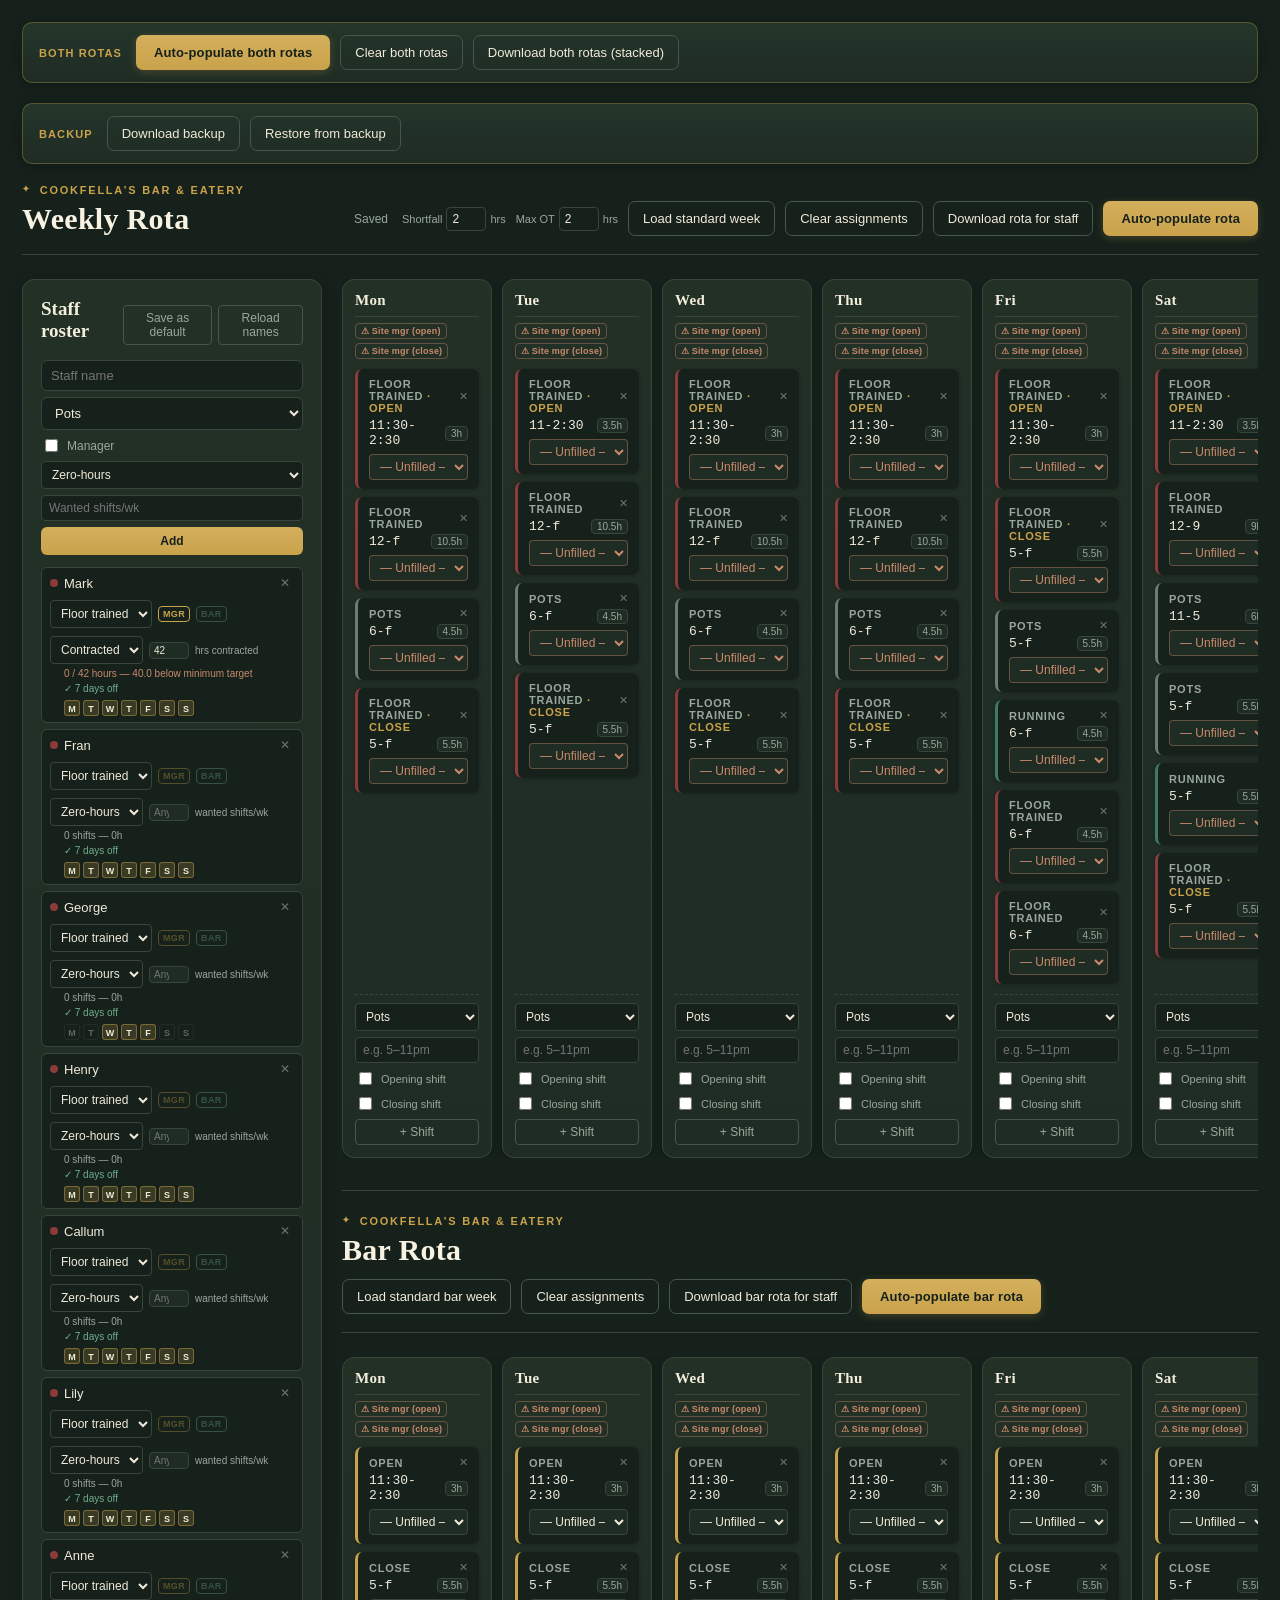
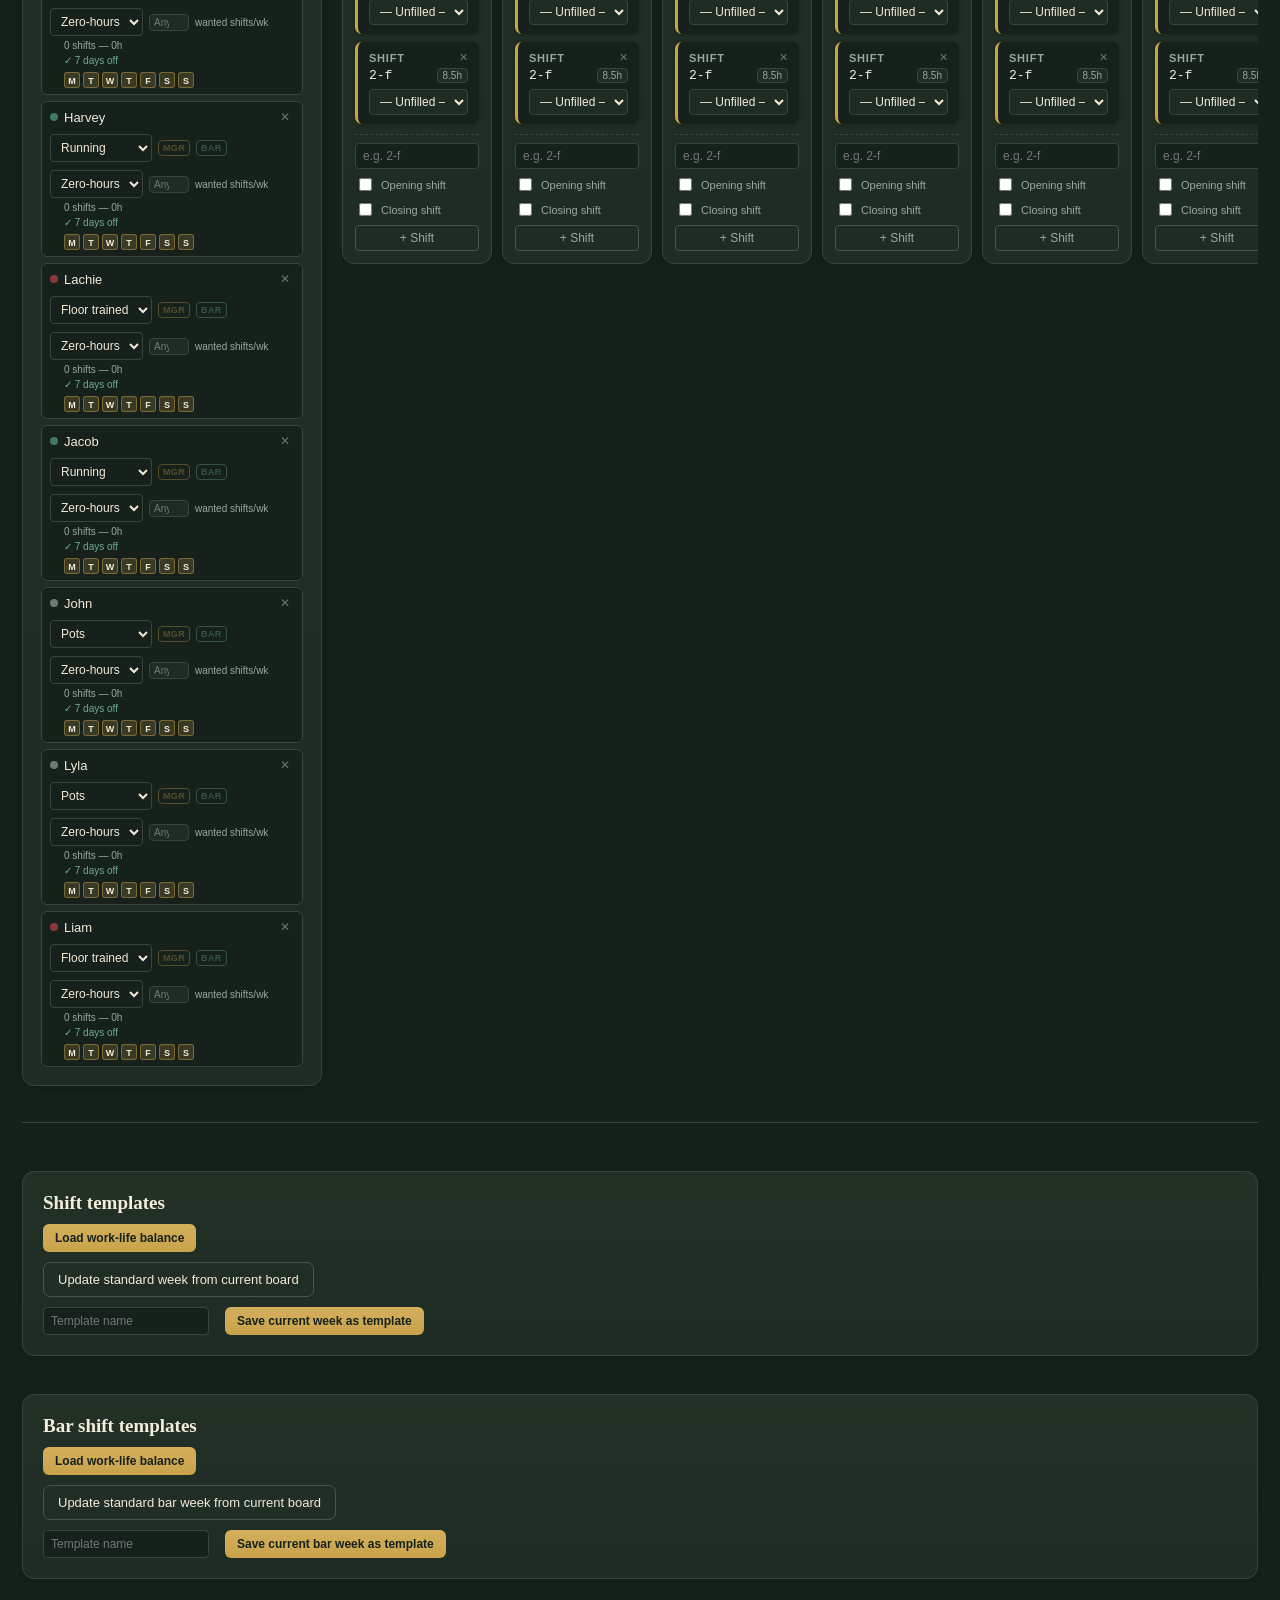
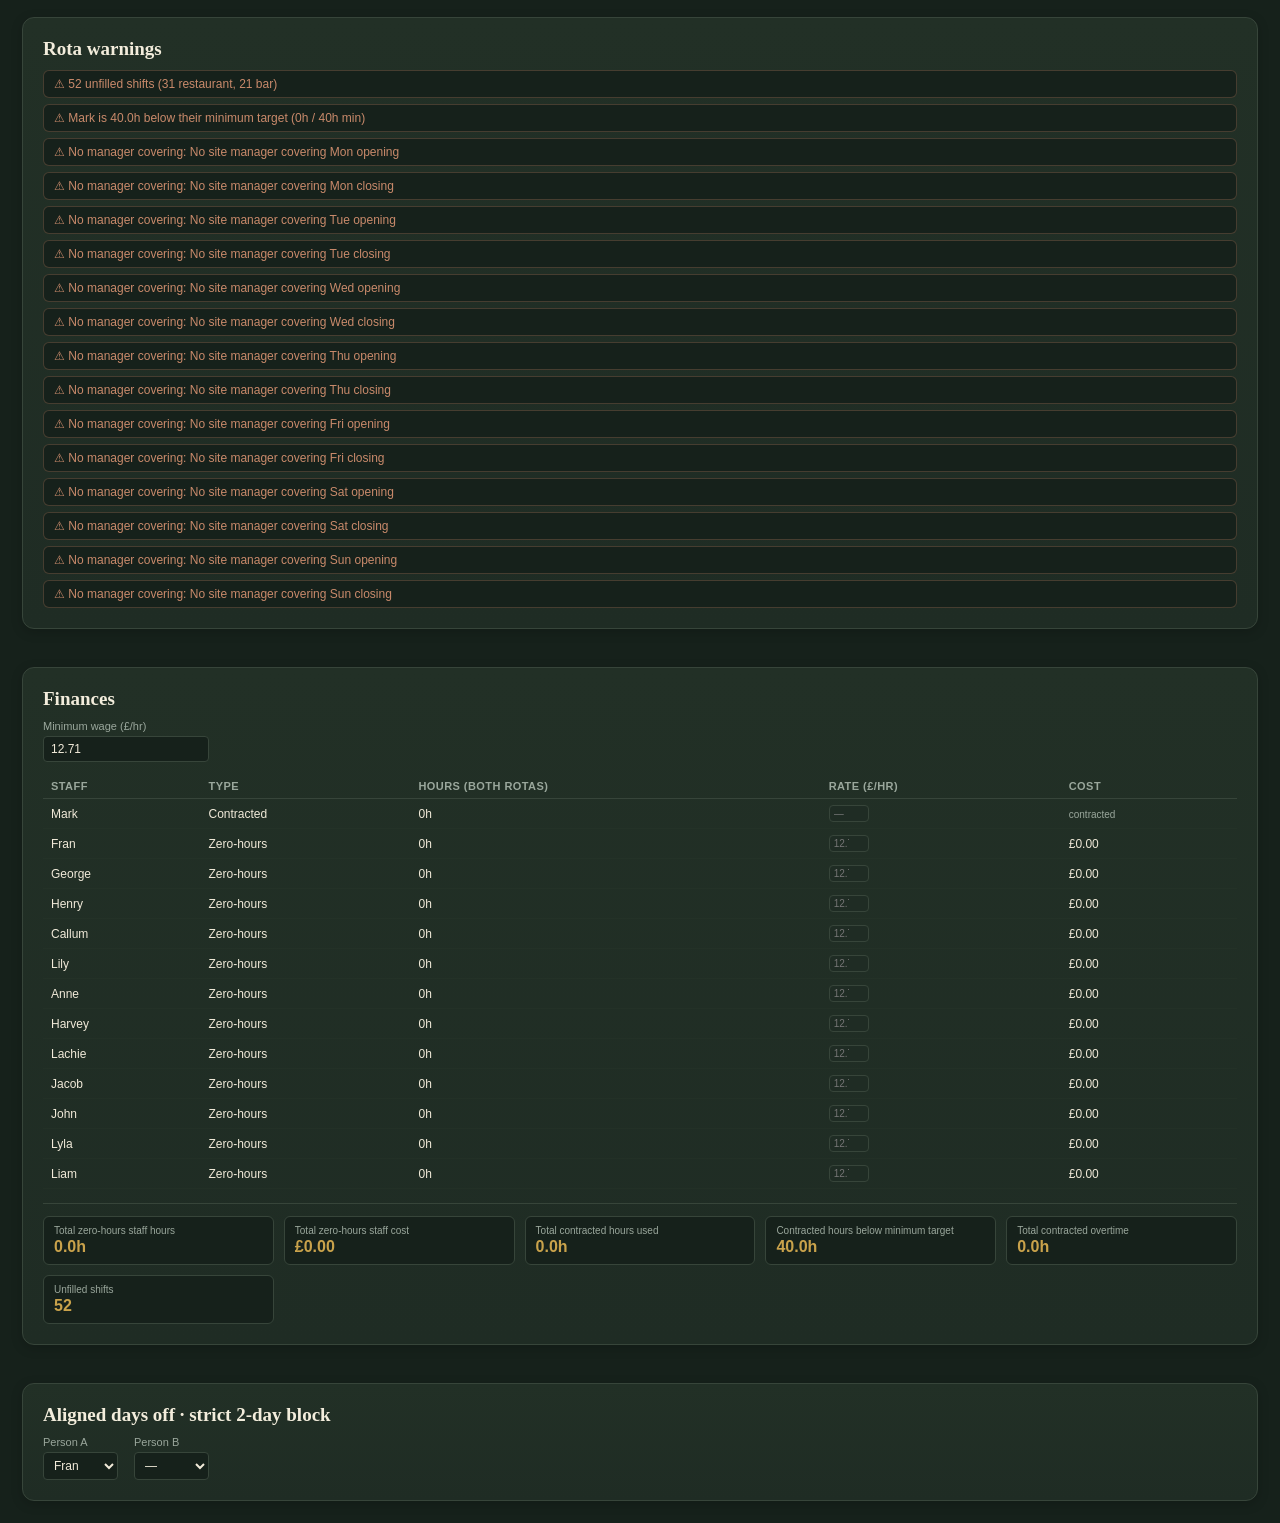
==== index.html @ e732ad17 "Deploy Saturday Bar hard coverage guard" ====
<!DOCTYPE html>
<html lang="en">
<head>
<meta charset="UTF-8" />
<meta name="viewport" content="width=device-width, initial-scale=1.0" />
<title>Cookfella's Bar & Eatery — Rota</title>
<style>
  html, body { margin: 0; min-height: 100%; background: #16211B; }
  #boot { font-family: -apple-system, BlinkMacSystemFont, 'Segoe UI', sans-serif; color: #9AA79C; text-align: center; padding: 40px; }
</style>
</head>
<body>
<div id="boot">Loading rota…</div>
<script src="./patches.js?v=20260817-0031"></script>
<script src="./contract-topup.js?v=20260817-0031"></script>
<script src="./contract-cap.js?v=20260817-0031"></script>
<script src="./off-plan.js?v=20260817-0031"></script>
<script src="./availability-guard.js?v=20260817-0031"></script>
<script src="./wlb-optimizer.js?v=20260817-0031"></script>
<script src="./balanced-template.js?v=20260817-0031"></script>
<script src="./fran-friday.js?v=20260817-0031"></script>
<script src="./saturday-foh.js?v=20260817-0031"></script>
<script src="./saturday-bar-guard.js?v=20260817-0031"></script>
<script src="./bar-floor-guard.js?v=20260817-0031"></script>
<script src="./clean-shift-labels.js?v=20260817-0031"></script>
<script>
(async function () {
  try {
    const response = await fetch('./app-original.html?v=20260817-0031', { cache: 'no-store' });
    if (!response.ok) throw new Error('Could not load rota app');
    let html = await response.text();
    if (typeof window.applyCookfellasPatches !== 'function') throw new Error('Rota patches failed to load');
    if (typeof window.applyContractTopupPatch !== 'function') throw new Error('Contract top-up patch failed to load');
    if (typeof window.applyContractCapPatch !== 'function') throw new Error('Contract cap patch failed to load');
    if (typeof window.applyContractOffPlanPatch !== 'function') throw new Error('Contract off-plan patch failed to load');
    if (typeof window.applyAvailabilityGuardPatch !== 'function') throw new Error('Availability guard patch failed to load');
    html = window.applyCookfellasPatches(html);
    html = window.applyContractTopupPatch(html);
    html = window.applyContractCapPatch(html);
    html = window.applyContractOffPlanPatch(html);
    html = window.applyAvailabilityGuardPatch(html);
    if (typeof window.applyWlbOptimizerPatch === 'function') {
      html = window.applyWlbOptimizerPatch(html);
    }
    if (typeof window.applyBalancedTemplatePatch === 'function') {
      html = window.applyBalancedTemplatePatch(html);
    }
    if (typeof window.applyFranFridayPatch === 'function') {
      html = window.applyFranFridayPatch(html);
    }
    if (typeof window.applySaturdayFohPatch === 'function') {
      html = window.applySaturdayFohPatch(html);
    }
    if (typeof window.applySaturdayBarGuardPatch === 'function') {
      html = window.applySaturdayBarGuardPatch(html);
    }
    if (typeof window.applyBarFloorGuardPatch === 'function') {
      html = window.applyBarFloorGuardPatch(html);
    }
    if (typeof window.applyCleanShiftLabelsPatch === 'function') {
      html = window.applyCleanShiftLabelsPatch(html);
    }
    html = html.replace('</body>', '<div style="position:fixed;right:8px;bottom:6px;z-index:9999;font:10px -apple-system,BlinkMacSystemFont,Segoe UI,sans-serif;color:#6B776E;background:#16211BCC;padding:2px 5px;border-radius:4px;pointer-events:none">Build 00:31-sat-bar-hard</div></body>');
    document.open();
    document.write(html);
    document.close();
  } catch (error) {
    console.error(error);
    document.getElementById('boot').textContent = 'Rota failed to load. Please refresh the page.';
  }
})();
</script>
</body>
</html>
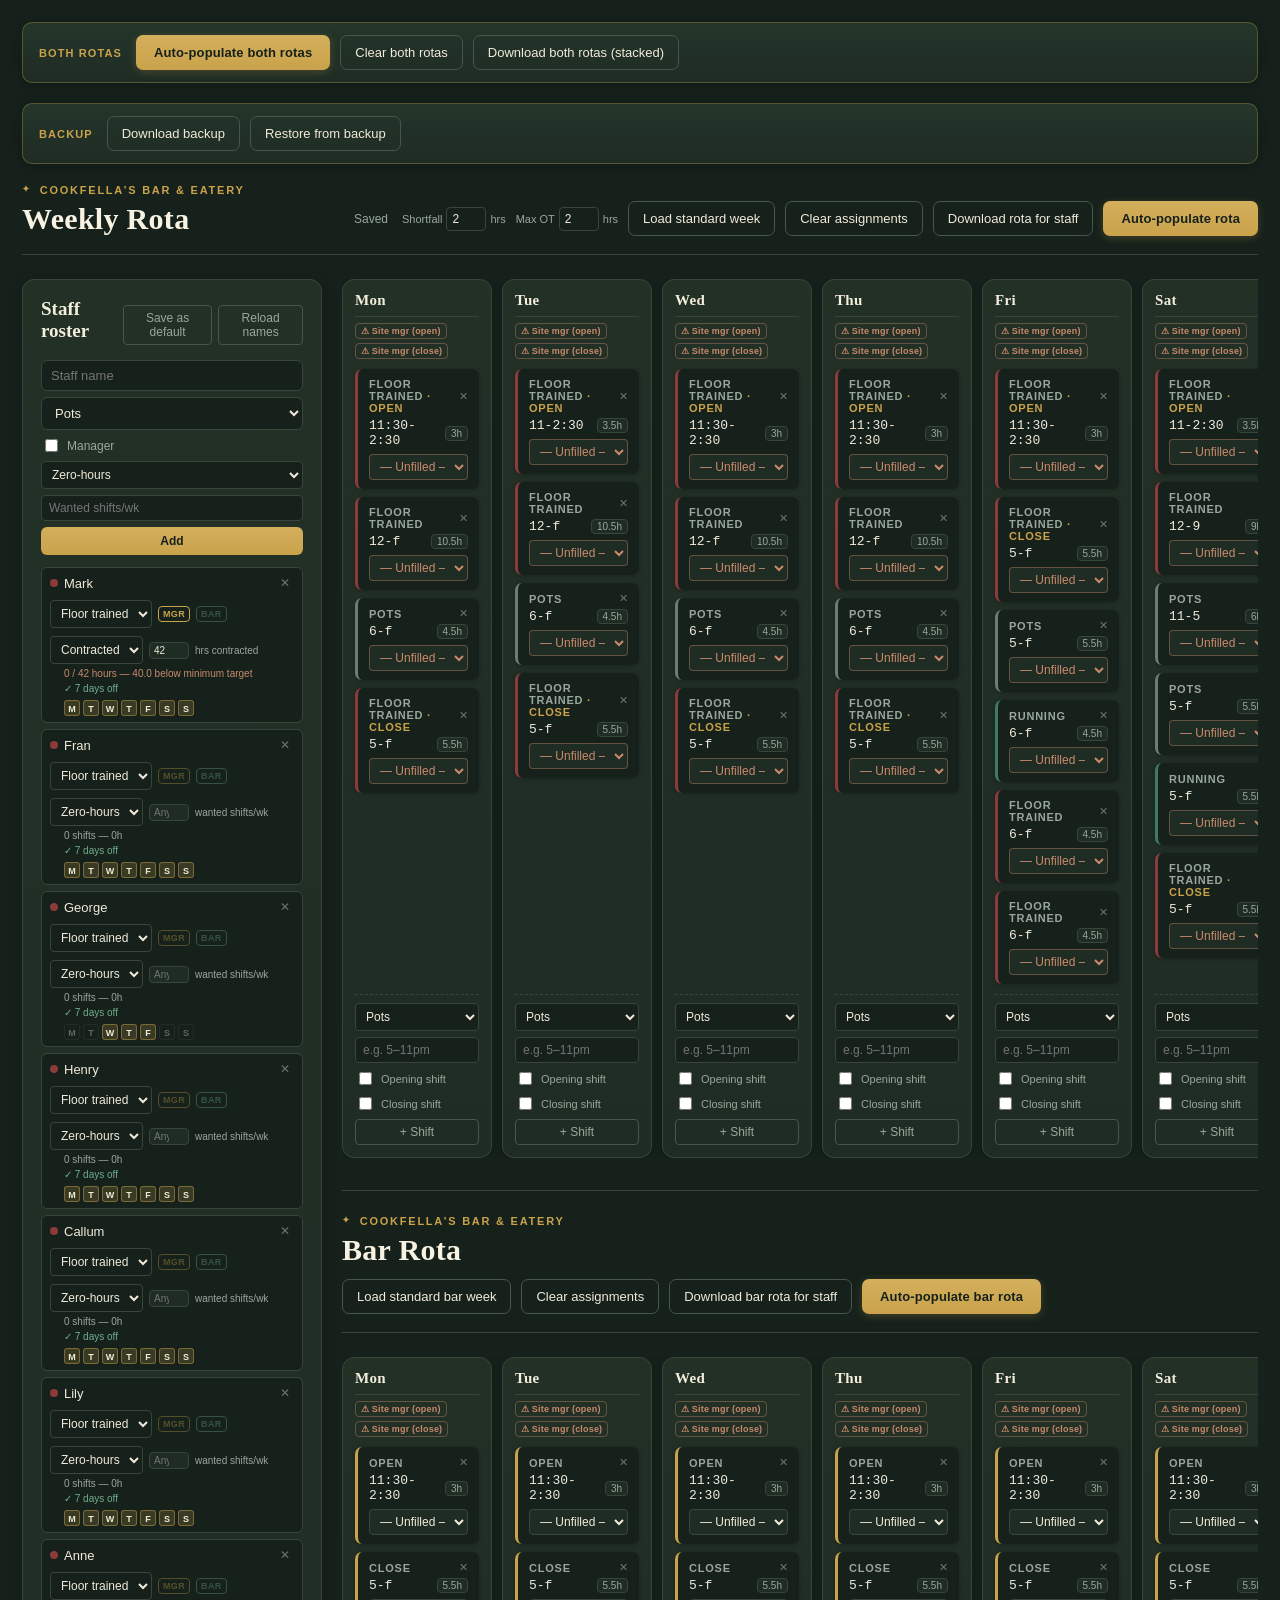
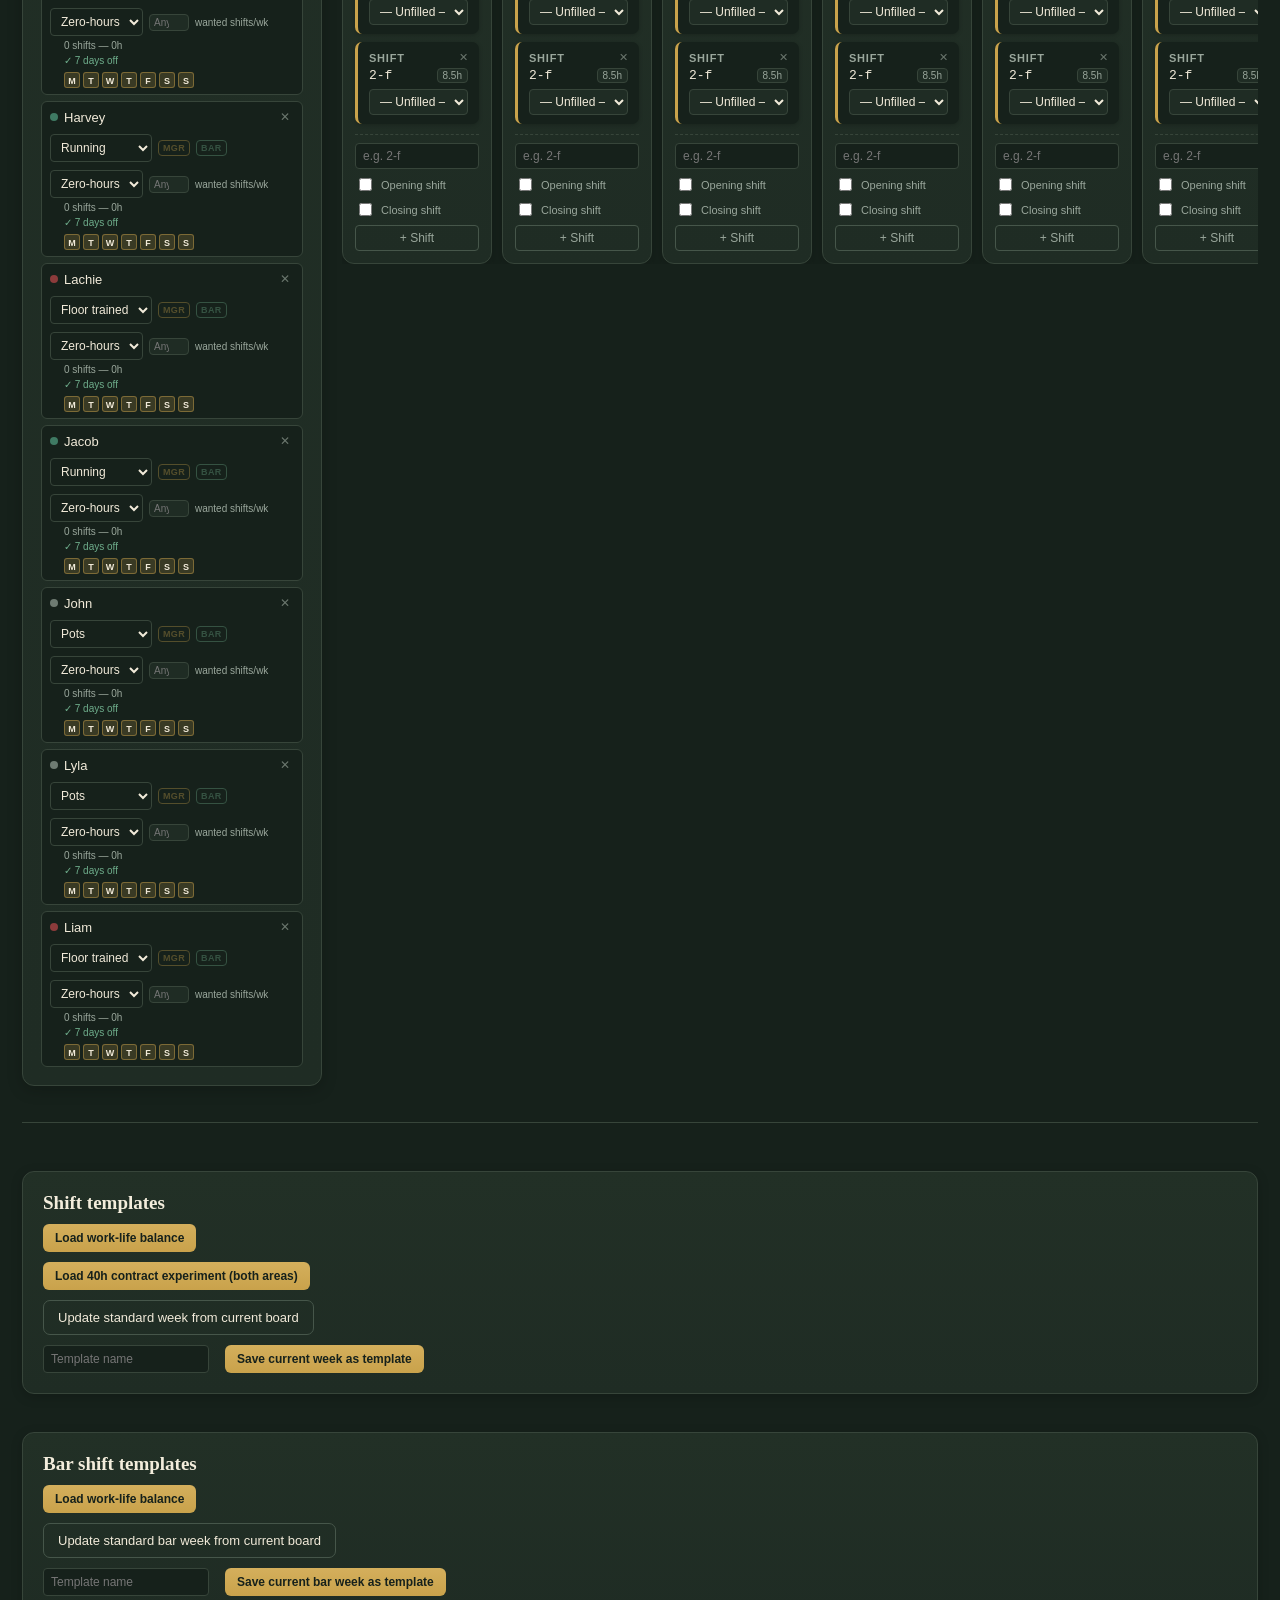
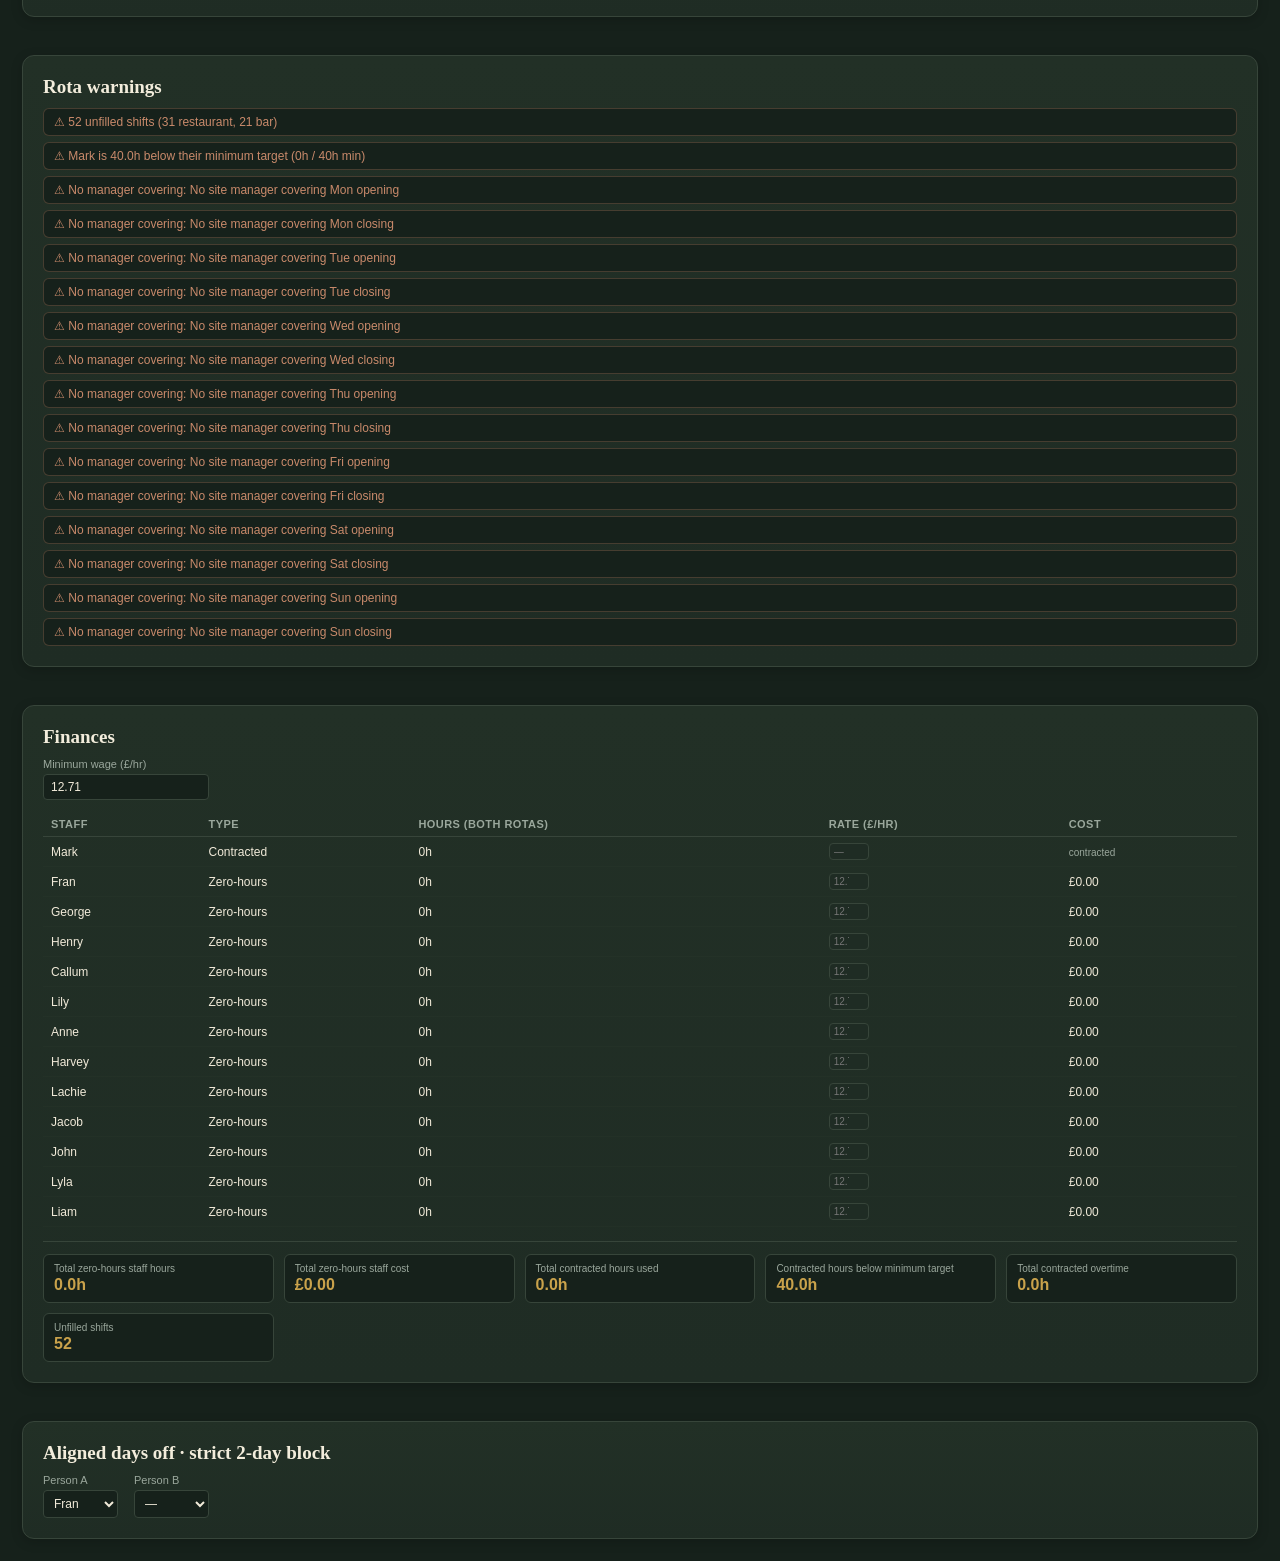
==== commit bde1e641: "Deploy separate 40h contract experiment preset" ====
--- a/index.html
+++ b/index.html
@@ -11,22 +11,23 @@
 </head>
 <body>
 <div id="boot">Loading rota…</div>
-<script src="./patches.js?v=20260817-0031"></script>
-<script src="./contract-topup.js?v=20260817-0031"></script>
-<script src="./contract-cap.js?v=20260817-0031"></script>
-<script src="./off-plan.js?v=20260817-0031"></script>
-<script src="./availability-guard.js?v=20260817-0031"></script>
-<script src="./wlb-optimizer.js?v=20260817-0031"></script>
-<script src="./balanced-template.js?v=20260817-0031"></script>
-<script src="./fran-friday.js?v=20260817-0031"></script>
-<script src="./saturday-foh.js?v=20260817-0031"></script>
-<script src="./saturday-bar-guard.js?v=20260817-0031"></script>
-<script src="./bar-floor-guard.js?v=20260817-0031"></script>
-<script src="./clean-shift-labels.js?v=20260817-0031"></script>
+<script src="./patches.js?v=20260817-0105"></script>
+<script src="./contract-topup.js?v=20260817-0105"></script>
+<script src="./contract-cap.js?v=20260817-0105"></script>
+<script src="./off-plan.js?v=20260817-0105"></script>
+<script src="./availability-guard.js?v=20260817-0105"></script>
+<script src="./wlb-optimizer.js?v=20260817-0105"></script>
+<script src="./balanced-template.js?v=20260817-0105"></script>
+<script src="./fran-friday.js?v=20260817-0105"></script>
+<script src="./saturday-foh.js?v=20260817-0105"></script>
+<script src="./saturday-bar-guard.js?v=20260817-0105"></script>
+<script src="./contract-experiment.js?v=20260817-0105"></script>
+<script src="./bar-floor-guard.js?v=20260817-0105"></script>
+<script src="./clean-shift-labels.js?v=20260817-0105"></script>
 <script>
 (async function () {
   try {
-    const response = await fetch('./app-original.html?v=20260817-0031', { cache: 'no-store' });
+    const response = await fetch('./app-original.html?v=20260817-0105', { cache: 'no-store' });
     if (!response.ok) throw new Error('Could not load rota app');
     let html = await response.text();
     if (typeof window.applyCookfellasPatches !== 'function') throw new Error('Rota patches failed to load');
@@ -54,13 +55,16 @@
     if (typeof window.applySaturdayBarGuardPatch === 'function') {
       html = window.applySaturdayBarGuardPatch(html);
     }
+    if (typeof window.applyContractExperimentPatch === 'function') {
+      html = window.applyContractExperimentPatch(html);
+    }
     if (typeof window.applyBarFloorGuardPatch === 'function') {
       html = window.applyBarFloorGuardPatch(html);
     }
     if (typeof window.applyCleanShiftLabelsPatch === 'function') {
       html = window.applyCleanShiftLabelsPatch(html);
     }
-    html = html.replace('</body>', '<div style="position:fixed;right:8px;bottom:6px;z-index:9999;font:10px -apple-system,BlinkMacSystemFont,Segoe UI,sans-serif;color:#6B776E;background:#16211BCC;padding:2px 5px;border-radius:4px;pointer-events:none">Build 00:31-sat-bar-hard</div></body>');
+    html = html.replace('</body>', '<div style="position:fixed;right:8px;bottom:6px;z-index:9999;font:10px -apple-system,BlinkMacSystemFont,Segoe UI,sans-serif;color:#6B776E;background:#16211BCC;padding:2px 5px;border-radius:4px;pointer-events:none">Build 01:05-contract-exp</div></body>');
     document.open();
     document.write(html);
     document.close();
